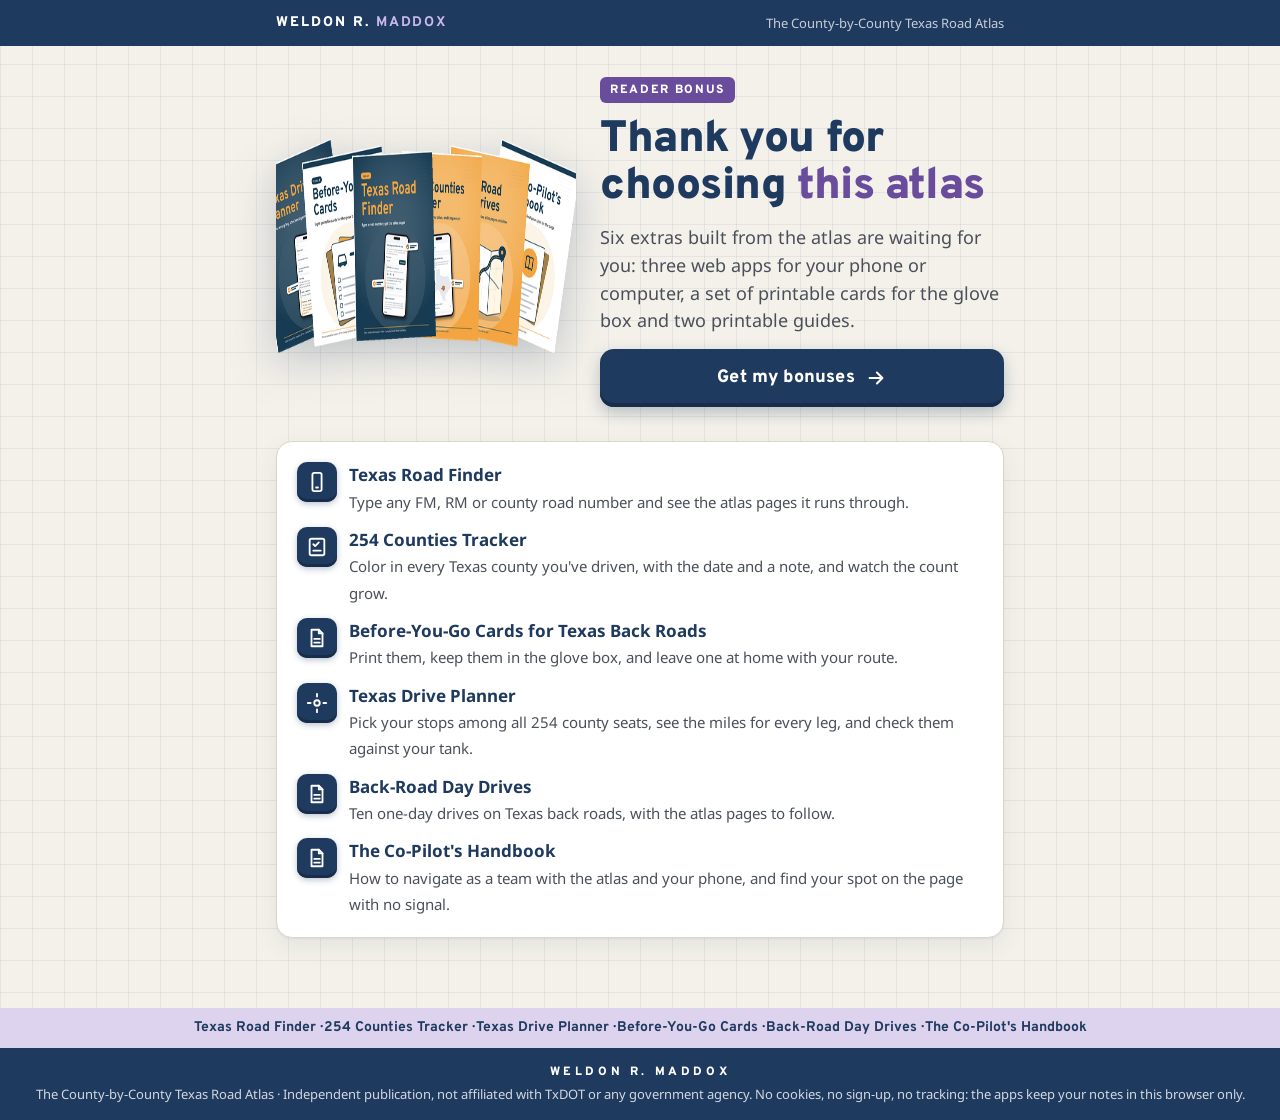
==== index.html @ efd929f5 "Bonus site for The County-by-County Texas Road Atlas (6 bonuses)" ====
<!doctype html><html lang="en"><head><meta charset="utf-8"><meta name="viewport" content="width=device-width,initial-scale=1">
<title>The County-by-County Texas Road Atlas · Bonus materials</title><meta name="description" content="Bonus materials for the book The County-by-County Texas Road Atlas by Weldon R. Maddox.">
<meta property="og:title" content="The County-by-County Texas Road Atlas: bonus materials"><meta property="og:url" content="https://weldonmaddox.github.io/texas/"><meta property="og:image" content="https://weldonmaddox.github.io/texas/img/bonus-extras.png">
<link rel="icon" href="data:image/svg+xml,%3Csvg xmlns='http://www.w3.org/2000/svg' viewBox='0 0 32 32'%3E%3Cpath d='M16 2l12 7v14l-12 7-12-7V9z' fill='%236A4C9C'/%3E%3C/svg%3E">
<link rel="stylesheet" href="style.css"></head><body>
<div class="topbar"><div class="in"><span class="brand">Weldon R. <b>Maddox</b></span><span class="book">The County-by-County Texas Road Atlas</span></div></div>
<main>
<section class="hero">
<img class="cover stack" src="img/bonus-extras.png" width="320" height="214" alt="The six bonus extras for readers of the atlas">
<div>
<span class="kick">Reader bonus</span>
<h1>Thank you for choosing <em>this atlas</em></h1>
<p class="lead">Six extras built from the atlas are waiting for you: three web apps for your phone or computer, a set of printable cards for the glove box and two printable guides.</p>
<a class="btn" href="review.html">Get my bonuses <svg viewBox="0 0 24 24"><path d="M5 12h14M13 6l6 6-6 6"/></svg></a>
</div>
</section>
<div class="panel">
<ul class="list">
<li><span class="ico"><svg viewBox="0 0 24 24"><rect x="7" y="2" width="10" height="20" rx="2"/><path d="M11 18h2"/></svg></span><div><b>Texas Road Finder</b><span>Type any FM, RM or county road number and see the atlas pages it runs through.</span></div></li>
<li><span class="ico"><svg viewBox="0 0 24 24"><rect x="4" y="3" width="16" height="18" rx="2"/><path d="M8 9l2 2 4-4M8 16h8"/></svg></span><div><b>254 Counties Tracker</b><span>Color in every Texas county you&#x27;ve driven, with the date and a note, and watch the count grow.</span></div></li>
<li><span class="ico"><svg viewBox="0 0 24 24"><path d="M14 3H6v18h12V7z"/><path d="M14 3v4h4M9 13h6M9 17h6"/></svg></span><div><b>Before-You-Go Cards for Texas Back Roads</b><span>Print them, keep them in the glove box, and leave one at home with your route.</span></div></li>
<li><span class="ico"><svg viewBox="0 0 24 24"><circle cx="12" cy="12" r="3"/><path d="M12 2v3M12 19v3M2 12h3M19 12h3"/></svg></span><div><b>Texas Drive Planner</b><span>Pick your stops among all 254 county seats, see the miles for every leg, and check them against your tank.</span></div></li>
<li><span class="ico"><svg viewBox="0 0 24 24"><path d="M14 3H6v18h12V7z"/><path d="M14 3v4h4M9 13h6M9 17h6"/></svg></span><div><b>Back-Road Day Drives</b><span>Ten one-day drives on Texas back roads, with the atlas pages to follow.</span></div></li>
<li><span class="ico"><svg viewBox="0 0 24 24"><path d="M14 3H6v18h12V7z"/><path d="M14 3v4h4M9 13h6M9 17h6"/></svg></span><div><b>The Co-Pilot&#x27;s Handbook</b><span>How to navigate as a team with the atlas and your phone, and find your spot on the page with no signal.</span></div></li>
</ul>
</div>
</main>
<div class="strip">Texas Road Finder · 254 Counties Tracker · Texas Drive Planner · Before-You-Go Cards · Back-Road Day Drives · The Co-Pilot&#x27;s Handbook</div>
<footer><span class="who">WELDON R. MADDOX</span>The County-by-County Texas Road Atlas · Independent publication, not affiliated with TxDOT or any government agency. No cookies, no sign-up, no tracking: the apps keep your notes in this browser only.</footer>
</body></html>
---- style.css ----
/* Colors are filled from site.json (colors) by fill_site.py. Edit the :root block values there, not below. */
/* Texas copy (23-11-2026): fonts served from this site (OFL, licences in fonts/), no third-party requests.
   Provisional style from the phase 14 mood; restyle after the cover (phase 15). */
@font-face{font-family:Overpass;font-style:normal;font-weight:600;font-display:swap;src:url(fonts/overpass-latin-600-normal.woff2) format('woff2')}
@font-face{font-family:Overpass;font-style:normal;font-weight:700;font-display:swap;src:url(fonts/overpass-latin-700-normal.woff2) format('woff2')}
@font-face{font-family:Overpass;font-style:normal;font-weight:800;font-display:swap;src:url(fonts/overpass-latin-800-normal.woff2) format('woff2')}
@font-face{font-family:Overpass;font-style:normal;font-weight:900;font-display:swap;src:url(fonts/overpass-latin-900-normal.woff2) format('woff2')}
@font-face{font-family:'Noto Sans';font-style:normal;font-weight:400;font-display:swap;src:url(fonts/noto-sans-latin-400-normal.woff2) format('woff2')}
@font-face{font-family:'Noto Sans';font-style:normal;font-weight:600;font-display:swap;src:url(fonts/noto-sans-latin-600-normal.woff2) format('woff2')}
@font-face{font-family:'Noto Sans';font-style:normal;font-weight:700;font-display:swap;src:url(fonts/noto-sans-latin-700-normal.woff2) format('woff2')}

:root{
  --paper:#F4F1EA; --grid:rgba(31,58,95,.07);
  --navy:#1F3A5F; --ink:#151515; --ink-2:#4A505A;
  --orange:#6A4C9C; --orange-dk:#573E80; --orange-lt:#8870B0; --orange-deep:#402E5E;
  --cobalt:#1F3A5F; --cobalt-dk:#182D4A; --cobalt-lt:#3A5272;
  --yellow:#DDD3EE; --card:#FFFFFF; --line:#DCD6C8; --card-soft:#FAF8F3;
  --navy-rgb:31,58,95; --orange-rgb:106,76,156; --cobalt-rgb:31,58,95;
  --radius:16px; --shadow:0 1px 2px rgba(31,58,95,.06),0 8px 24px rgba(31,58,95,.08);
}
*{box-sizing:border-box}
html{-webkit-text-size-adjust:100%}
body{margin:0;color:var(--ink);font:17px/1.55 "Noto Sans",-apple-system,"Segoe UI",Roboto,Helvetica,Arial,sans-serif;
  background-color:var(--paper);
  background-image:linear-gradient(var(--grid) 1px,transparent 1px),linear-gradient(90deg,var(--grid) 1px,transparent 1px);
  background-size:32px 32px;}
h1,h2,h3,.brand,.btn,.step-label{font-family:Overpass,"Noto Sans",sans-serif}
a{color:var(--cobalt)}

/* top bar */
.topbar{background:var(--navy);color:#fff}
.topbar .in{max-width:760px;margin:0 auto;padding:12px 16px;display:flex;align-items:center;gap:10px}
.brand{font-weight:800;font-size:14px;letter-spacing:.14em;text-transform:uppercase}
.brand b{color:var(--orange)}
.topbar .book{margin-left:auto;font-size:13px;opacity:.75;text-align:right}

main{max-width:760px;margin:0 auto;padding:28px 16px 48px}
.kick{display:inline-block;font:800 12px/1 Overpass,sans-serif;letter-spacing:.14em;text-transform:uppercase;color:#fff;background:var(--orange);padding:7px 10px;border-radius:6px}
h1{font-weight:900;font-size:clamp(30px,6vw,44px);line-height:1.08;letter-spacing:-.01em;margin:14px 0 12px;color:var(--navy)}
h1 em{font-style:normal;color:var(--orange)}
h2{font-weight:800;font-size:21px;line-height:1.25;margin:0 0 6px;color:var(--navy)}
p{margin:0 0 14px}
.lead{font-size:18px;color:var(--ink-2)}
.mute{color:var(--ink-2);font-size:14px}

/* hero */
.hero{display:grid;gap:24px;align-items:center}
@media(min-width:720px){.hero{grid-template-columns:240px 1fr}}
.cover{width:100%;max-width:240px;margin:0 auto;display:block;border-radius:6px;
  box-shadow:0 2px 4px rgba(0,0,0,.15),0 18px 40px rgba(var(--navy-rgb),.28);transform:rotate(-2deg)}

/* panels */
.panel{background:var(--card);border:1px solid var(--line);border-radius:var(--radius);box-shadow:var(--shadow);padding:20px;margin:22px 0}
.list{list-style:none;margin:0;padding:0;display:grid;gap:12px}
.list li{display:flex;gap:12px;align-items:flex-start}
.ico{flex:none;width:40px;height:40px;border-radius:10px;background:var(--cobalt);display:grid;place-items:center;
  box-shadow:inset 0 -3px 0 var(--cobalt-dk),0 2px 6px rgba(var(--cobalt-rgb),.3)}
.ico svg{width:22px;height:22px;stroke:#fff;fill:none;stroke-width:2;stroke-linecap:round;stroke-linejoin:round}
.list b{display:block;color:var(--navy)}
.list span{font-size:15px;color:var(--ink-2)}

/* steps */
.steps{display:flex;align-items:center;gap:10px;margin:0 0 6px}
.dot{width:30px;height:30px;border-radius:50%;display:grid;place-items:center;font:800 14px Overpass,sans-serif;background:#fff;border:2px solid var(--line);color:var(--ink-2)}
.dot.on{background:var(--orange);border-color:var(--orange);color:#fff}
.dot.done{background:var(--cobalt);border-color:var(--cobalt);color:#fff}
.bar{flex:1;height:4px;border-radius:4px;background:var(--line);max-width:120px}
.bar.done{background:var(--cobalt)}
.step-label{font-weight:700;font-size:13px;letter-spacing:.1em;text-transform:uppercase;color:var(--ink-2)}

/* buttons */
.btn{display:flex;align-items:center;justify-content:center;gap:10px;width:100%;min-height:58px;padding:14px 20px;margin:12px 0;
  border:0;border-radius:14px;font-weight:800;font-size:18px;letter-spacing:.01em;text-decoration:none;cursor:pointer;
  color:#fff;background:var(--cobalt);box-shadow:inset 0 -4px 0 var(--cobalt-dk),0 6px 16px rgba(var(--cobalt-rgb),.28);transition:transform .15s,box-shadow .15s}
.btn:hover{transform:translateY(-1px)}
.btn:active{transform:translateY(2px);box-shadow:inset 0 -2px 0 var(--cobalt-dk),0 2px 8px rgba(var(--cobalt-rgb),.25)}
.btn:focus-visible{outline:3px solid var(--yellow);outline-offset:3px}
.btn.ghost{background:#fff;color:var(--navy);box-shadow:inset 0 0 0 2px var(--navy)}
.btn.small{min-height:50px;font-size:16px;margin:8px 0 0}
.btn svg{width:22px;height:22px;stroke:currentColor;fill:none;stroke-width:2.2;stroke-linecap:round;stroke-linejoin:round}

/* the shiny review button */
.btn.shine{position:relative;overflow:hidden;font-size:19px;color:#fff;
  background:linear-gradient(180deg,var(--orange-lt) 0%,var(--orange) 55%,var(--orange-dk) 100%);
  box-shadow:inset 0 -4px 0 var(--orange-deep),0 8px 22px rgba(var(--orange-rgb),.42);
  animation:float 2.6s ease-in-out infinite}
.btn.shine::after{content:"";position:absolute;top:-60%;left:-40%;width:35%;height:220%;
  background:linear-gradient(90deg,transparent,rgba(255,255,255,.75),transparent);transform:rotate(20deg);
  animation:sweep 2.8s ease-in-out infinite}
.btn.shine .star{display:inline-block;animation:twinkle 1.4s ease-in-out infinite}
@keyframes sweep{0%{left:-45%}55%,100%{left:130%}}
@keyframes float{0%,100%{transform:translateY(0) scale(1)}50%{transform:translateY(-3px) scale(1.02)}}
@keyframes twinkle{0%,100%{opacity:1;transform:scale(1)}50%{opacity:.55;transform:scale(.8)}}

.reveal{display:none}
.reveal.show{display:block;animation:pop .45s ease-out}
@keyframes pop{from{opacity:0;transform:translateY(8px)}to{opacity:1;transform:none}}

/* bonus cards */
.cards{display:grid;gap:16px}
@media(min-width:720px){.cards{grid-template-columns:1fr 1fr}}
.card{background:#fff;border:1px solid var(--line);border-radius:var(--radius);box-shadow:var(--shadow);overflow:hidden;display:flex;flex-direction:column}
.card .head{background:linear-gradient(180deg,var(--cobalt-lt),var(--cobalt));color:#fff;padding:14px 16px;display:flex;gap:12px;align-items:center}
.card .head svg{width:26px;height:26px;stroke:#fff;fill:none;stroke-width:2;stroke-linecap:round;stroke-linejoin:round;flex:none}
.card .head h2{color:#fff;margin:0;font-size:19px}
.card .body{padding:16px;display:flex;flex-direction:column;flex:1}
.card .body p{font-size:15px;color:var(--ink-2)}
.card .body .btn{margin-top:auto}
.card.wide{grid-column:1/-1}
.files{display:grid;gap:8px}
@media(min-width:720px){.files{grid-template-columns:1fr 1fr}}
.file{display:flex;align-items:center;gap:10px;min-height:52px;padding:10px 14px;border:1px solid var(--line);border-radius:12px;text-decoration:none;color:var(--navy);font-weight:600;background:var(--card-soft)}
.file:hover{border-color:var(--cobalt)}
.file svg{width:20px;height:20px;stroke:var(--orange);fill:none;stroke-width:2;flex:none}
.locked .card{filter:grayscale(1);opacity:.45;pointer-events:none}
.lockbox{background:var(--navy);color:#fff;border-radius:var(--radius);padding:18px;margin:0 0 20px;box-shadow:var(--shadow)}
.lockbox p{margin:0 0 6px;color:#fff}

/* bottom strip like the cover */
.strip{background:var(--yellow);color:var(--navy);font:700 14px/1.4 Overpass,sans-serif;text-align:center;padding:10px 16px}
footer{background:var(--navy);color:rgba(255,255,255,.8);font-size:13px;text-align:center;padding:16px}
footer .who{font:800 12px Overpass,sans-serif;letter-spacing:.3em;color:#fff;display:block;margin-bottom:4px}

@media(prefers-reduced-motion:reduce){
  .btn.shine,.btn.shine::after,.btn.shine .star,.reveal.show{animation:none}
}
body{min-height:100vh;display:flex;flex-direction:column}
main{flex:1;width:100%}
@media(max-width:420px){.btn.shine{font-size:17px;padding:14px 14px}}
.nudge{border-left:5px solid var(--orange)}
.nudge .btn.small{margin-top:10px}

.next{margin:14px 0 4px}
.small{font-size:.85em}

/* Texas copy additions */
.cover.stack{max-width:320px;box-shadow:none;transform:none;border-radius:0;filter:drop-shadow(0 14px 22px rgba(var(--navy-rgb),.25))}
@media(min-width:720px){.hero{grid-template-columns:300px 1fr}}
.card .row{display:flex;gap:14px;align-items:flex-start;margin-bottom:6px}
.card .row p{margin:0}
.thumb{flex:none;width:92px;height:auto;border-radius:4px;border:1px solid var(--line);box-shadow:0 2px 6px rgba(var(--navy-rgb),.15)}
.brand b{color:#CBB8EE}
.tip{margin-top:22px}
@media(max-width:480px){.topbar .book{font-size:12px;max-width:52%}}
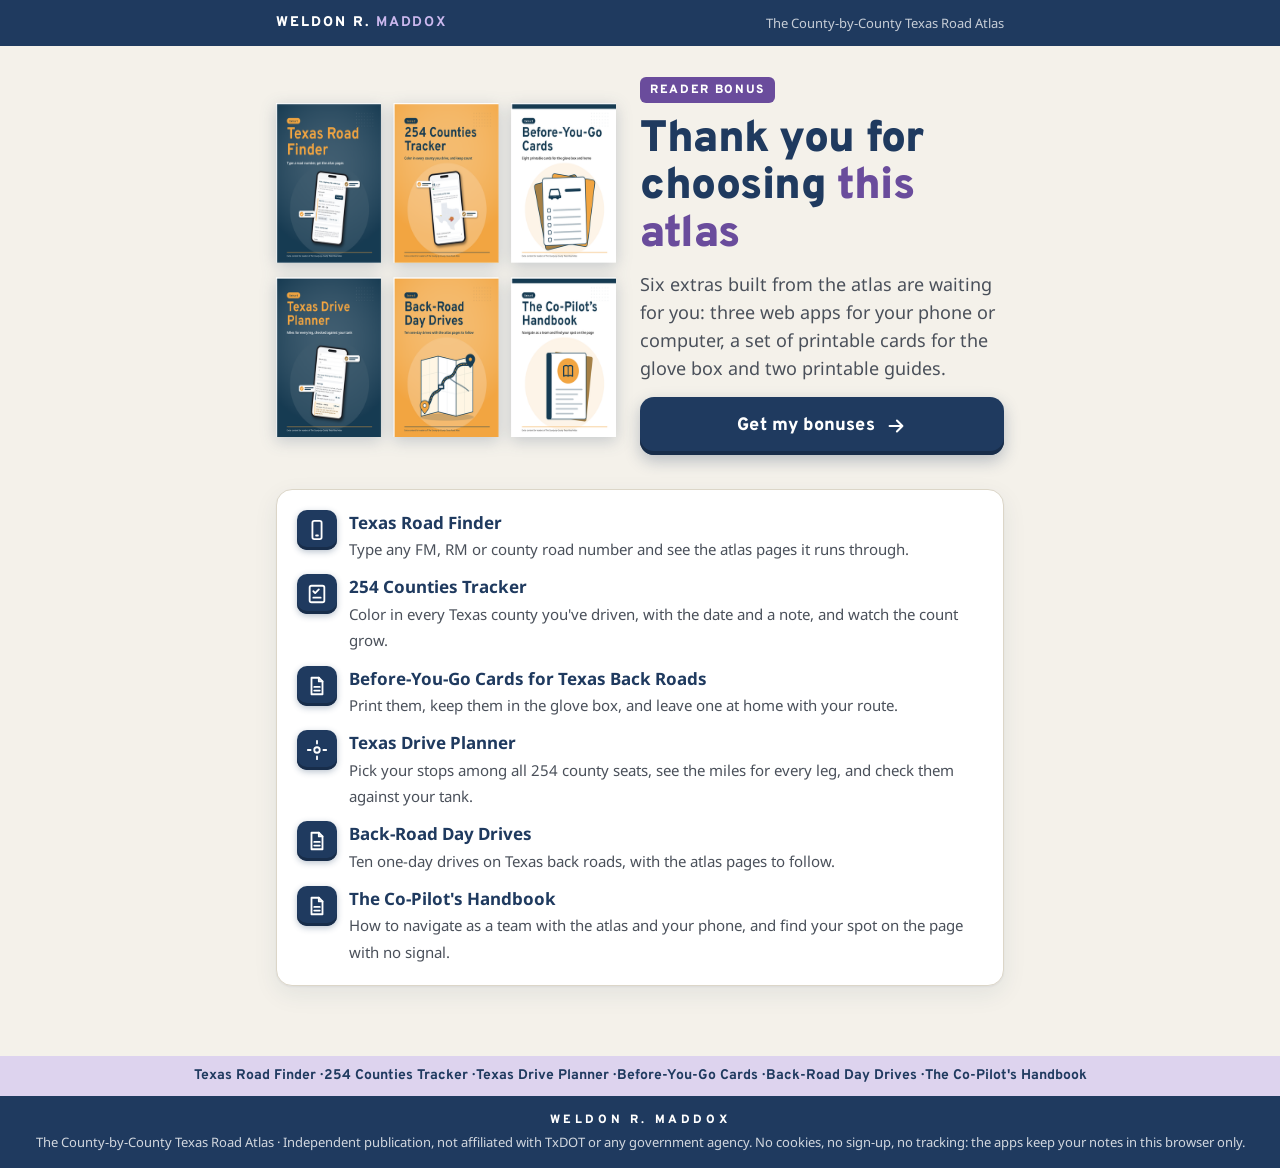
==== commit 24eedd3b: "Tidy cover grid, plain background, photo and video list on the review page" ====
--- a/index.html
+++ b/index.html
@@ -6,7 +6,7 @@
 <div class="topbar"><div class="in"><span class="brand">Weldon R. <b>Maddox</b></span><span class="book">The County-by-County Texas Road Atlas</span></div></div>
 <main>
 <section class="hero">
-<img class="cover stack" src="img/bonus-extras.png" width="320" height="214" alt="The six bonus extras for readers of the atlas">
+<img class="cover stack" src="img/bonus-extras.png" width="400" height="334" alt="The six bonus extras for readers of the atlas">
 <div>
 <span class="kick">Reader bonus</span>
 <h1>Thank you for choosing <em>this atlas</em></h1>
--- a/style.css
+++ b/style.css
@@ -21,9 +21,8 @@
 *{box-sizing:border-box}
 html{-webkit-text-size-adjust:100%}
 body{margin:0;color:var(--ink);font:17px/1.55 "Noto Sans",-apple-system,"Segoe UI",Roboto,Helvetica,Arial,sans-serif;
-  background-color:var(--paper);
-  background-image:linear-gradient(var(--grid) 1px,transparent 1px),linear-gradient(90deg,var(--grid) 1px,transparent 1px);
-  background-size:32px 32px;}
+  background-color:var(--paper);}
+/* Texas copy: plain cream paper, no graph-paper grid (Filippo 23-11-2026) */
 h1,h2,h3,.brand,.btn,.step-label{font-family:Overpass,"Noto Sans",sans-serif}
 a{color:var(--cobalt)}
 
@@ -134,11 +133,14 @@
 .small{font-size:.85em}
 
 /* Texas copy additions */
-.cover.stack{max-width:320px;box-shadow:none;transform:none;border-radius:0;filter:drop-shadow(0 14px 22px rgba(var(--navy-rgb),.25))}
-@media(min-width:720px){.hero{grid-template-columns:300px 1fr}}
+.cover.stack{max-width:400px;box-shadow:none;transform:none;border-radius:0;filter:drop-shadow(0 4px 8px rgba(var(--navy-rgb),.22))}
+@media(min-width:720px){.hero{grid-template-columns:340px 1fr}}
 .card .row{display:flex;gap:14px;align-items:flex-start;margin-bottom:6px}
 .card .row p{margin:0}
 .thumb{flex:none;width:92px;height:auto;border-radius:4px;border:1px solid var(--line);box-shadow:0 2px 6px rgba(var(--navy-rgb),.15)}
 .brand b{color:#CBB8EE}
 .tip{margin-top:22px}
 @media(max-width:480px){.topbar .book{font-size:12px;max-width:52%}}
+.extras-list{margin:0 0 16px;padding-left:28px;font-size:18px;color:var(--ink-2)}
+.extras-list li{margin:0 0 4px;padding-left:4px}
+.extras-list li::marker{font-weight:800;color:var(--orange)}
